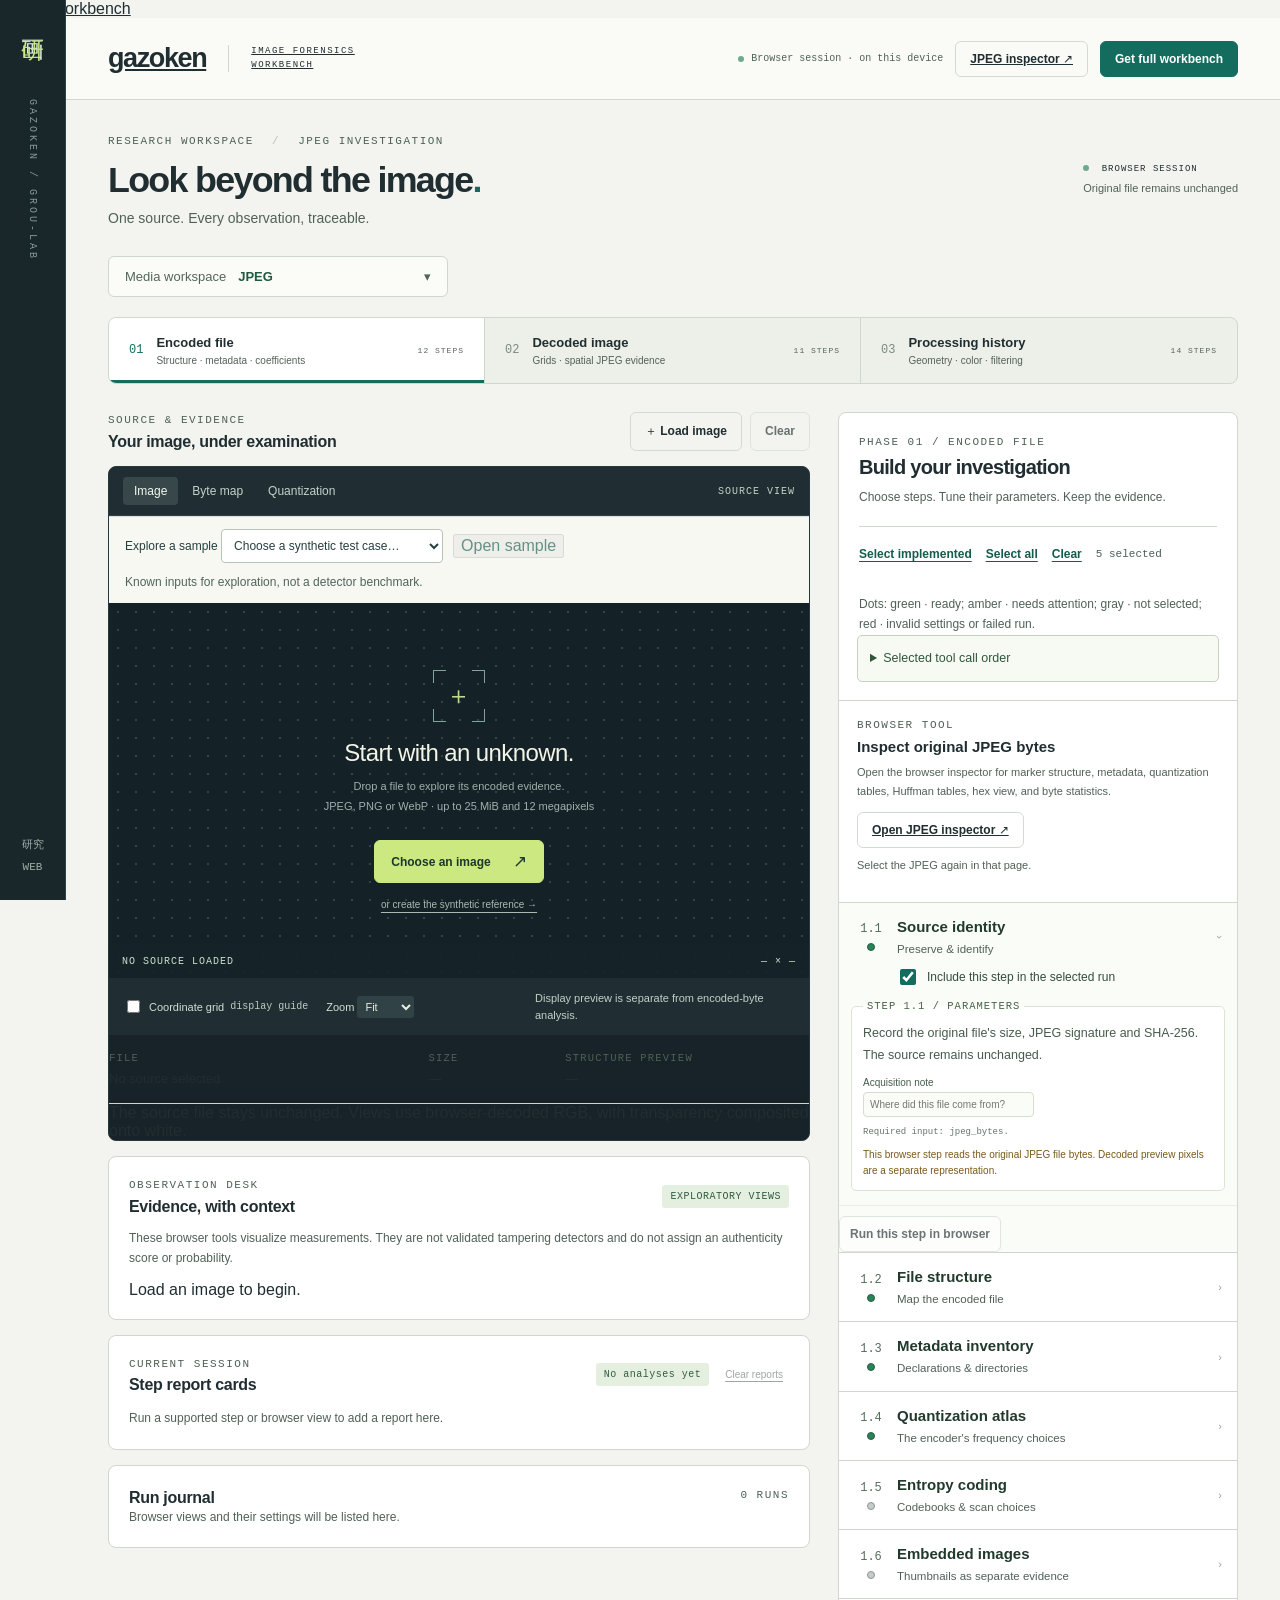
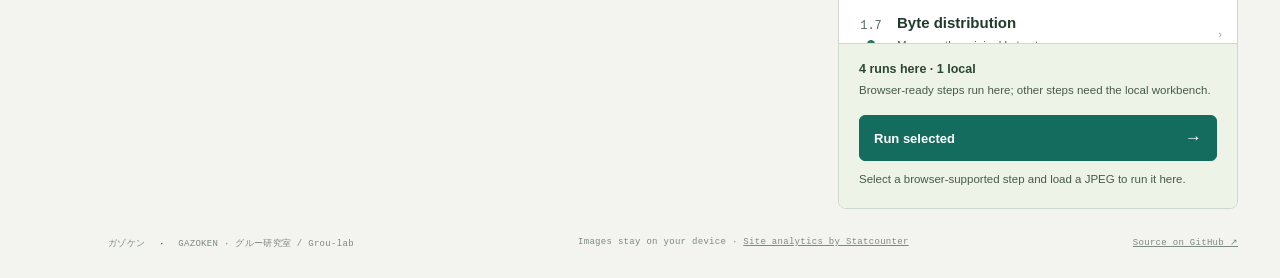
==== index.html @ 4be93a7f "Add clear control for current session reports" ====
<!doctype html>
<html lang="en">
<head>
  <meta charset="utf-8">
  <meta name="viewport" content="width=device-width, initial-scale=1">
  <meta name="description" content="Explore image evidence in Gazoken's browser workbench. Install the local Python workbench for the full investigation framework.">
  <meta name="theme-color" content="#19272b">
  <title>ガゾケン · GAZOKEN — Image Forensics Workbench</title>
  <link rel="stylesheet" href="./src/gazoken/web/workbench.css">
  <link rel="stylesheet" href="./assets/public-workbench.css">
  <script type="module" src="./assets/js/app.mjs"></script>
  <script type="module" src="./assets/js/public-workbench.mjs"></script>
</head>
<body data-public-phase="1">
  <a class="skip-link" href="#workbench">Skip to workbench</a>
  <aside class="rail" aria-label="Project identity">
    <a href="./" class="logo" aria-label="Gazoken home">画<span>研</span></a>
    <span class="rail-label">GAZOKEN / GROU-LAB</span>
    <span class="rail-bottom">研究<br>WEB</span>
  </aside>
  <div class="shell">
    <header class="topbar">
      <a class="brand" href="./">gazoken<span>IMAGE FORENSICS WORKBENCH</span></a>
      <div class="top-actions">
        <span class="connection">Browser session · on this device</span>
        <a class="button subtle" href="./jpeg.html">JPEG inspector ↗</a>
        <button class="button primary" type="button" data-python-help>Get full workbench</button>
      </div>
    </header>
    <main id="workbench">
      <div class="heading">
        <div>
          <p class="eyebrow">RESEARCH WORKSPACE <span>/</span> JPEG INVESTIGATION</p>
          <h1>Look beyond the image<span>.</span></h1>
          <p class="intro">One source. Every observation, traceable.</p>
        </div>
        <div class="session-tag"><span class="status-dot"></span> BROWSER SESSION<small>Original file remains unchanged</small></div>
      </div>
      <details class="media-selector" id="media-selector"><summary>Media workspace <strong>JPEG</strong><span>▾</span></summary><div class="media-options" role="group" aria-label="Media workspaces"><button type="button" data-media="JPEG" aria-current="true" class="media-current"><span>JPEG</span><small>Current workspace</small></button><button type="button" data-media="BMP" aria-disabled="true" class="media-future"><span>BMP</span><small>Under development</small></button><button type="button" data-media="TIFF" aria-disabled="true" class="media-future"><span>TIFF</span><small>Under development</small></button><button type="button" data-media="PNG / other images" aria-disabled="true" class="media-future"><span>PNG / other images</span><small>Under development</small></button><button type="button" data-media="MP3 / audio" aria-disabled="true" class="media-future"><span>MP3 / audio</span><small>Under development</small></button><button type="button" data-media="Video" aria-disabled="true" class="media-future"><span>Video</span><small>Under development</small></button></div></details>
      <nav class="phases" aria-label="Investigation phases">
        <button type="button" class="phase active" data-public-phase="1" aria-pressed="true" aria-current="step"><span>01</span><div>Encoded file<small>Structure · metadata · coefficients</small></div><b>12 STEPS</b></button>
        <button type="button" class="phase" data-public-phase="2" aria-pressed="false"><span>02</span><div>Decoded image<small>Grids · spatial JPEG evidence</small></div><b>11 STEPS</b></button>
        <button type="button" class="phase" data-public-phase="3" aria-pressed="false"><span>03</span><div>Processing history<small>Geometry · color · filtering</small></div><b>14 STEPS</b></button>
      </nav>
      <div class="workspace">
        <section class="evidence" aria-label="Image and results">
          <div class="panel-title"><div><p class="eyebrow">SOURCE &amp; EVIDENCE</p><h2 id="source-title">Your image, under examination</h2></div><div><button id="choose" class="button subtle" type="button">＋ Load image</button><button id="clear" class="button subtle" type="button" disabled>Clear</button></div></div>
          <section class="dropzone" id="drop-zone" aria-label="Image source area">
            <div class="viewer-toolbar"><div class="mode-tabs" role="group" aria-label="Viewer mode"><button type="button" data-viewer-mode="image" class="active" aria-pressed="true">Image</button><button type="button" data-viewer-mode="bytes" aria-pressed="false">Byte map</button><button type="button" data-viewer-mode="quantization" aria-pressed="false">Quantization</button></div><span class="view-tag" id="view-tag">SOURCE VIEW</span></div>
            <div class="sample-picker" id="sample-gallery"></div>
            <div class="stage">
              <div class="empty-state" id="empty-source">
                <div class="scan-glyph"><i></i><i></i><i></i><i></i><span>＋</span></div>
                <h3>Start with an unknown.</h3><p>Drop a file to explore its encoded evidence.<br>JPEG, PNG or WebP · up to 25 MiB and 12 megapixels</p><button class="button primary" type="button" id="choose-empty">Choose an image <span>↗</span></button><button class="sample-link" id="demo" type="button">or create the synthetic reference →</button>
              </div>
              <div class="image-wrap" id="image-wrap" hidden><canvas id="original" aria-label="Browser-decoded source image"></canvas><canvas id="overlay" aria-label="Optional pixel coordinate reference grid"></canvas></div>
              <div class="stage-coordinates"><span id="stage-label">NO SOURCE LOADED</span><span id="dimensions">— × —</span></div>
            </div>
            <input id="file" type="file" accept="image/jpeg,image/png,image/webp" hidden>
            <div class="viewer-bottom"><label class="check"><input id="grid" type="checkbox"> Coordinate grid <span class="info-hint">display guide</span></label><div><label for="zoom">Zoom <select id="zoom"><option value="fit">Fit</option><option value="1">100%</option><option value="2">200%</option></select></label></div><span id="preview-caption">Display preview is separate from encoded-byte analysis.</span></div>
            <div class="source-strip"><div><span>FILE</span><strong id="file-info">No source selected</strong></div><div><span>SIZE</span><strong id="file-size">—</strong></div><div><span>STRUCTURE PREVIEW</span><strong id="file-type">—</strong></div></div>
            <p id="source-note" class="source-note">The source file stays unchanged. Views use browser-decoded RGB, with transparency composited onto white.</p>
          </section>
          <section class="observation-panel" aria-labelledby="observation-title">
            <div class="observation-head"><div><p class="eyebrow">OBSERVATION DESK</p><h2 id="observation-title">Evidence, with context</h2></div><span class="mini-pill">EXPLORATORY VIEWS</span></div>
            <p class="evidence-description">These browser tools visualize measurements. They are not validated tampering detectors and do not assign an authenticity score or probability.</p>
            <p id="status" class="status" role="status" aria-live="polite">Load an image to begin.</p>
          </section>
          <section class="step-reports" aria-labelledby="results-title">
            <div class="observation-head"><div><p class="eyebrow">CURRENT SESSION</p><h2 id="results-title">Step report cards</h2></div><div class="report-actions"><span id="result-count" class="mini-pill">No analyses yet</span><button type="button" id="clear-reports" class="report-clear" disabled>Clear reports</button></div></div>
            <div id="results" class="results-grid"><p class="results-empty">Run a supported step or browser view to add a report here.</p></div>
          </section>
          <section class="run-panel"><div class="observation-head"><h2>Run journal</h2><span id="run-count" class="eyebrow">0 RUNS</span></div><div id="journal"><p class="muted">Browser views and their settings will be listed here.</p></div></section>
        </section>
        <aside class="steps-panel" aria-label="Investigation step configuration">
          <div class="step-panel-head"><p class="eyebrow" id="phase-kicker">PHASE 01 / ENCODED FILE</p><h2 id="phase-heading">Build your investigation</h2><p id="phase-description">Choose steps. Tune their parameters. Keep the evidence.</p><div class="selection-bar"><button type="button" id="select-ready">Select implemented</button><button type="button" id="select-all">Select all</button><button type="button" id="select-none">Clear</button><span id="selected-count">5 selected</span></div><p class="signal-legend">Dots: green · ready; amber · needs attention; gray · not selected; red · invalid settings or failed run.</p></div><details class="execution-plan"><summary>Selected tool call order</summary><p>Steps 1.1–1.4 can run in this browser; other selected steps need the local workbench.</p><ol id="execution-plan"></ol></details>
          <section id="browser-tools-panel" class="browser-tools-panel" aria-labelledby="browser-tools-title" hidden>
            <div class="panel-subheading"><div><p class="eyebrow">AVAILABLE IN THIS BROWSER</p><h3 id="browser-tools-title">Quick image views</h3></div><span class="step-state ready">4 VIEWS</span></div>
            <form id="tools-form">
              <fieldset id="tool-options">
                <legend class="sr-only">Choose browser image views and parameters</legend>
                <div class="tool-card"><label class="tool-label"><input type="checkbox" name="tool" value="ela" checked><span><strong>Error-level analysis</strong><small>Compare against a browser JPEG recompression.</small></span></label><div class="parameters"><label for="quality">JPEG quality</label><input id="quality" type="range" min="50" max="99" value="90"><output for="quality" id="quality-value">90</output><label for="ela-gain">Display gain</label><select id="ela-gain"><option value="5">5×</option><option value="15" selected>15×</option><option value="30">30×</option></select></div><p class="tool-note">Bright areas can reflect texture, edges, or compression as well as editing.</p></div>
                <div class="tool-card"><label class="tool-label"><input type="checkbox" name="tool" value="residual" checked><span><strong>Local-mean residual</strong><small>Show differences from a 3 × 3 local mean.</small></span></label><div class="parameters"><label for="residual-gain">Display gain</label><select id="residual-gain"><option value="3">3×</option><option value="8" selected>8×</option><option value="16">16×</option></select></div><p class="tool-note">Texture, edges, sharpening and noise all contribute.</p></div>
                <div class="tool-card"><label class="tool-label"><input type="checkbox" name="tool" value="edges"><span><strong>Edge strength</strong><small>Inspect Sobel gradient magnitude.</small></span></label><p class="tool-note">Scene content and contrast affect this view.</p></div>
                <div class="tool-card"><label class="tool-label"><input type="checkbox" name="tool" value="bitplane"><span><strong>Bit-plane inspection</strong><small>Isolate one bit in a decoded color channel.</small></span></label><div class="parameters"><label for="channel">Channel</label><select id="channel"><option value="0">Red</option><option value="1">Green</option><option value="2">Blue</option></select><label for="bit">Bit</label><select id="bit"><option value="0">0 · lowest</option><option value="1">1</option><option value="2">2</option><option value="3">3</option><option value="4">4</option><option value="5">5</option><option value="6">6</option><option value="7">7 · highest</option></select></div><p class="tool-note">Patterns do not establish hidden data. This view does not extract messages.</p></div>
              </fieldset>
              <button class="button primary run-button" id="run" type="submit" disabled>Run selected browser views <span>→</span></button>
            </form>
          </section>
          <section id="inspector-promo" class="inspector-promo"><p class="eyebrow">BROWSER TOOL</p><h3>Inspect original JPEG bytes</h3><p>Open the browser inspector for marker structure, metadata, quantization tables, Huffman tables, hex view, and byte statistics.</p><a class="button secondary" href="./jpeg.html">Open JPEG inspector ↗</a><p class="fine-print">Select the JPEG again in that page.</p></section>
          <section class="python-panel"><div id="phase-steps" class="phase-steps"><p class="muted">Loading the step catalog…</p></div><div class="run-bar"><p><b id="ready-count">5 selected steps</b><span>Browser-ready steps run here; other steps need the local workbench.</span></p><button class="button primary" id="run-python" type="button">Run selected <span>→</span></button><span id="run-python-status" role="status" aria-live="polite">Select a browser-supported step and load a JPEG to run it here.</span></div></section>
        </aside>
      </div>
      <footer><span>ガゾケン <b>·</b> GAZOKEN · グルー研究室 / Grou-lab</span><span>Images stay on your device · <a href="https://statcounter.com/">Site analytics by Statcounter</a></span><a href="https://github.com/chronomicron/gazoken">Source on GitHub ↗</a></footer>
    </main>
  </div>
  <dialog id="python-dialog" aria-labelledby="python-dialog-title"><form method="dialog"><button class="dialog-close" aria-label="Close">×</button></form><p class="eyebrow">LOCAL PYTHON WORKBENCH</p><h2 id="python-dialog-title">Get the full workbench</h2><p id="python-dialog-message">Install the Gazoken source checkout to use the local three-phase framework and its currently available Python measurements. Planned methods are still under development.</p><ol><li>Install Python 3.11 or newer.</li><li>Clone or download the Gazoken source repository.</li><li>From the checkout, run:</li></ol><pre>python3 -m venv .venv
.venv/bin/python -m pip install -e '.[test]'
.venv/bin/gazoken</pre><p>Then open <code>http://127.0.0.1:8765/</code>.</p><div class="dialog-actions"><a class="button secondary" href="https://github.com/chronomicron/gazoken">Gazoken source ↗</a><a class="text-link" href="https://github.com/chronomicron/gazoken/blob/main/docs/local-workbench.md">Full setup &amp; coverage</a></div></dialog>
  <dialog id="media-notice" aria-labelledby="media-notice-title" aria-describedby="media-notice-text"><h2 id="media-notice-title">Under development</h2><p id="media-notice-text"></p><form method="dialog"><button class="button primary">Continue with JPEG</button></form></dialog>
  <!-- Default Statcounter code for Gazoken
  https://chronomicron.com/gazoken/ -->
  <script type="text/javascript">
  var sc_project=13365206;
  var sc_invisible=1;
  var sc_security="7bf84917";
  </script>
  <script type="text/javascript"
  src="https://www.statcounter.com/counter/counter.js"
  async></script>
  <noscript><div class="statcounter"><a title="Web Analytics"
  href="https://statcounter.com/" target="_blank"><img
  class="statcounter"
  src="https://c.statcounter.com/13365206/0/7bf84917/1/"
  alt="Web Analytics"
  referrerPolicy="no-referrer-when-downgrade"></a></div></noscript>
  <!-- End of Statcounter Code -->
</body>
</html>
---- src/gazoken/web/workbench.css ----
:root{font-family:Inter,"Segoe UI",Arial,sans-serif;color:#202d31;background:#f3f4f0;font-synthesis:none;--teal:#146c5e;--muted:#677572;--line:#dce1da;--paper:#fff;--accent:#cce881}
*{box-sizing:border-box}body{margin:0}button,input,select{font:inherit}button{cursor:pointer}button:disabled{cursor:not-allowed;opacity:.45}button,a,input,select,summary{outline-offset:4px}button:focus-visible,a:focus-visible,summary:focus-visible{outline:2px solid #53bfa5}button{color:inherit}a{color:inherit}h1,h2,h3,p{margin:0}[hidden]{display:none!important}
.rail{width:66px;position:fixed;inset:0 auto 0 0;z-index:4;background:#19272b;color:#d9e6dd;display:flex;align-items:center;flex-direction:column;border-right:1px solid #304246}.logo{margin:22px 0;font-size:23px;line-height:1;text-decoration:none;font-weight:800;letter-spacing:-4px;writing-mode:vertical-rl}.logo span{color:var(--accent)}.rail-label{writing-mode:vertical-rl;font:10px monospace;letter-spacing:3px;margin-top:55px;color:#819b96}.rail-bottom{margin-top:auto;margin-bottom:22px;font:11px/2 monospace;text-align:center;color:#9db0a7}.shell{margin-left:66px}.topbar{height:82px;border-bottom:1px solid var(--line);display:flex;align-items:center;justify-content:space-between;padding:0 42px;background:#fafbf7}.brand{font-size:27px;font-weight:750;letter-spacing:-1.4px;display:flex;align-items:center;gap:22px}.brand span{font:9px/1.5 monospace;letter-spacing:1.5px;border-left:1px solid #cdd7ce;padding-left:22px;max-width:150px}.top-actions{display:flex;align-items:center;gap:22px}.connection{font:10px monospace;color:var(--muted);display:flex;align-items:center;gap:7px}.connection:before,.status-dot{content:"";display:inline-block;width:6px;height:6px;border-radius:50%;background:#6eab8b}.button{border:1px solid #d2dbd3;border-radius:6px;padding:10px 14px;display:inline-flex;justify-content:center;align-items:center;gap:22px;font-size:12px;font-weight:600;background:white}.button.primary{background:var(--teal);color:white;border-color:var(--teal)}.button:hover:not(:disabled){filter:brightness(.95)}.button.subtle{background:transparent}.button.primary span{font-size:17px;font-weight:400}main{max-width:1660px;margin:auto;padding:33px 42px 0}.heading{display:flex;justify-content:space-between;gap:20px;align-items:center;margin-bottom:30px}.eyebrow{font:9px/1.6 monospace;letter-spacing:1.5px;color:var(--muted)}.eyebrow span{color:#b9c1b7;margin:0 10px}h1{font-size:clamp(29px,2.8vw,42px);letter-spacing:-1.7px;font-weight:550;margin-top:9px}h1>span{color:var(--teal)}.intro{color:var(--muted);font-size:13px;margin-top:9px}.session-tag{font:9px monospace;letter-spacing:1px}.session-tag .status-dot{margin-right:6px}.session-tag small{display:block;margin-top:8px;color:var(--muted);letter-spacing:0;font:11px sans-serif}.phases{display:grid;grid-template-columns:repeat(3,1fr);border:1px solid var(--line);border-radius:8px;overflow:hidden;margin-bottom:28px;background:#edf0e9}.phase{display:flex;gap:13px;padding:17px 20px;align-items:center;border-right:1px solid var(--line);position:relative}.phase:last-child{border:0}.phase>span{font:12px monospace;color:#7b8b80}.phase>div{font-size:13px;font-weight:600}.phase small{display:block;color:var(--muted);font-size:10px;font-weight:400;margin-top:5px}.phase b{font:8px monospace;letter-spacing:1px;margin-left:auto;color:var(--muted)}.phase.active{background:white;box-shadow:inset 0 -3px var(--teal)}.phase.active>span{color:var(--teal)}.phase.future{opacity:.65}.workspace{display:grid;grid-template-columns:minmax(0,1fr) 360px;gap:28px;align-items:start}.evidence{min-width:0}.panel-title{display:flex;align-items:center;justify-content:space-between;margin:0 0 15px;gap:10px}h2{font-size:16px;letter-spacing:-.3px;font-weight:600}.panel-title h2{margin-top:4px}.dropzone{border:1px solid #27383c;border-radius:8px;overflow:hidden;background:#172328}.dropzone.dragover{outline:3px solid #79c5a0;outline-offset:3px}.viewer-toolbar{display:flex;justify-content:space-between;align-items:center;background:#202e33;padding:10px 14px;border-bottom:1px solid #344045}.mode-tabs{display:flex;gap:3px}.mode-tabs button{background:transparent;border:0;color:#9caeac;font-size:10px;padding:7px 11px;border-radius:4px}.mode-tabs button.active{background:#37474a;color:#eff6e9}.view-tag{color:#a1b1aa;font:8px monospace;letter-spacing:1px}.stage{height:375px;position:relative;overflow:auto;display:flex;align-items:center;justify-content:center;background-color:#142126;background-image:radial-gradient(#354247 1px,transparent 1px);background-size:18px 18px}.empty-state{text-align:center;color:#f2f4e8;z-index:1;margin:30px}.empty-state h3{font-size:24px;font-weight:450;letter-spacing:-.6px;margin:17px 0 10px}.empty-state p{font-size:11px;line-height:1.8;color:#9fb0aa}.empty-state .primary{background:var(--accent);color:#1b3829;border-color:var(--accent);margin-top:24px;min-width:170px}.sample-link{display:block;margin:15px auto 0;border:0;background:none;color:#a9bbb0;font-size:10px;text-decoration:underline;text-underline-offset:4px}.scan-glyph{width:52px;height:52px;position:relative;margin:auto;display:grid;place-items:center;color:#badc8b;font-size:25px;font-weight:200}.scan-glyph i{position:absolute;width:13px;height:13px;border:solid #80a498}.scan-glyph i:nth-child(1){left:0;top:0;border-width:1px 0 0 1px}.scan-glyph i:nth-child(2){right:0;top:0;border-width:1px 1px 0 0}.scan-glyph i:nth-child(3){left:0;bottom:0;border-width:0 0 1px 1px}.scan-glyph i:nth-child(4){right:0;bottom:0;border-width:0 1px 1px 0}.image-wrap{position:relative;flex-shrink:0;line-height:0;margin:auto;box-shadow:0 12px 35px #0006}.image-wrap img{display:block;width:100%;height:100%;object-fit:contain}.image-wrap canvas{position:absolute;inset:0;width:100%;height:100%;pointer-events:none}.stage-coordinates{position:sticky;align-self:flex-end;bottom:0;left:0;flex-shrink:0;width:100%;display:flex;justify-content:space-between;pointer-events:none;color:#a2bbb0;font:8px monospace;letter-spacing:1px;background:#152429e8;padding:9px 13px;z-index:2}.stage>.stage-coordinates{position:absolute}.viewer-bottom{padding:12px 14px;display:flex;gap:18px;align-items:center;color:#b4c3bc;font-size:9px;background:#202e33}.check{display:flex;align-items:center;gap:6px;cursor:pointer}.info-hint{color:#7c9290;font:8px monospace}.viewer-bottom>span{margin-left:auto;color:#819691;font-size:9px;max-width:200px;line-height:1.5}.viewer-bottom select{font-size:9px;color:#e6efdf;background:#304246;border:0;padding:4px;border-radius:3px}input[type=checkbox]{accent-color:var(--teal)}.source-strip{display:grid;grid-template-columns:2fr .8fr 1.6fr;gap:15px;padding:17px 0;border-bottom:1px solid var(--line)}.source-strip span{display:block;font:8px monospace;letter-spacing:1.2px;color:var(--muted);margin-bottom:7px}.source-strip strong{display:block;font-size:11px;font-weight:500;overflow-wrap:anywhere}.hashline{display:flex;gap:16px;padding:12px 0 18px;font-size:9px;color:var(--muted)}.hashline span{font:8px monospace;flex-shrink:0}.hashline code{overflow-wrap:anywhere;font-size:9px}.observation-panel,.run-panel{background:var(--paper);border:1px solid var(--line);border-radius:8px;padding:20px;margin-top:4px}.observation-head{display:flex;justify-content:space-between;align-items:center;gap:12px}.observation-head h2{margin-top:3px}.mini-pill{font:8px monospace;letter-spacing:.5px;background:#edf2e9;padding:6px 8px;border-radius:3px;color:#52705c;white-space:nowrap}.evidence-description{font-size:11px;line-height:1.7;color:var(--muted);margin:12px 0 15px}.evidence-content{min-height:75px}.placeholder-line{height:8px;background:#f0f2ec;width:80%;margin-top:15px;border-radius:4px}.placeholder-line.short{width:50%}.evidence-content dl{display:grid;grid-template-columns:130px 1fr;font-size:11px;gap:10px;margin:0}.evidence-content dt{color:var(--muted)}.evidence-content dd{margin:0;overflow-wrap:anywhere;font:10px/1.5 monospace}.evidence-content table{width:100%;font:10px/1.8 monospace;border-collapse:collapse}.evidence-content th{text-align:left;color:var(--muted);font-weight:400;border-bottom:1px solid var(--line)}.evidence-content td{padding:5px 7px;border-bottom:1px solid #eef0eb}.evidence-content tr:hover{background:#f1f6ed}.chart{width:100%;height:120px;display:block}.chart-label{display:flex;justify-content:space-between;font:9px monospace;color:var(--muted);margin-top:8px}.warning-note{background:#faf5e9;border-left:2px solid #ccab56;padding:10px 12px;margin:12px 0;font-size:10px;line-height:1.7;color:#826935}.run-panel{margin-top:16px;padding-bottom:12px}.muted{color:var(--muted);font-size:11px;line-height:1.7}.run-row{display:grid;grid-template-columns:30px 1fr auto;gap:10px;padding:12px 0;border-bottom:1px solid #eef0eb;font-size:10px}.run-row:last-child{border:0}.run-row>span{font:10px monospace;color:var(--teal)}.run-row small{display:block;color:var(--muted);margin-top:5px;font-size:9px}.run-row b{font:8px monospace;font-weight:400;color:#57796a}.run-row b.planned{color:#a18549}.steps-panel{border:1px solid var(--line);border-radius:8px;background:white;overflow:hidden}.step-panel-head{padding:21px 20px 0}.step-panel-head h2{font-size:20px;margin:5px 0 9px;letter-spacing:-.7px}.step-panel-head>p:not(.eyebrow){color:var(--muted);font-size:11px;line-height:1.6}.selection-bar{display:flex;align-items:center;gap:9px;border-top:1px solid var(--line);margin-top:18px;padding:13px 0}.selection-bar button{padding:0;border:0;background:transparent;color:var(--teal);font-size:9px;text-decoration:underline;text-underline-offset:3px}.selection-bar span{margin-left:auto;color:var(--muted);font:8px monospace}.step-card{border-top:1px solid var(--line);position:relative}.step-card.selected{box-shadow:inset 3px 0 #83ab8a}.step-card summary{list-style:none;display:flex;align-items:center;gap:10px;padding:16px 20px;cursor:pointer}.step-card summary::-webkit-details-marker{display:none}.step-number{font:10px monospace;color:#809088;min-width:30px}.step-info{flex:1}.step-info strong{font-size:12px;font-weight:550;display:block}.step-info small{display:block;color:var(--muted);font-size:9px;margin-top:5px}.step-state{font:7px monospace;letter-spacing:.4px;color:#87918a;background:#f1f3ed;padding:4px 5px;border-radius:3px}.step-state.ready{color:#246652;background:#e5f2e6}.chevron{color:#97a59c;font-size:11px;transition:transform .15s}.step-card[open] .chevron{transform:rotate(90deg)}.step-card[open]{background:#fafcf7}.step-card[open] summary{padding-bottom:10px}.step-controls{margin:0 20px 17px 20px;border:1px solid #dce4d7;border-radius:5px;padding:12px;background:white}.step-controls legend{font:8px monospace;letter-spacing:1px;color:#6e8171;padding:0 5px}.step-description{font-size:10px;line-height:1.7;color:var(--muted);margin-bottom:14px}.param{display:block;margin:11px 0;font-size:10px;color:#56665d}.param>span{display:block;margin-bottom:7px}.param input[type=text],.param input[type=number],.param select{width:100%;padding:8px;border:1px solid #d4dfd0;border-radius:4px;background:#fafcf7;color:#273c31;font-size:10px}.param.checkbox{display:flex;gap:7px;align-items:center}.param.checkbox>span{margin:0}.step-actions{display:flex;justify-content:space-between;align-items:center;gap:8px;margin-top:15px;padding-top:12px;border-top:1px solid #edf0e7}.step-actions .button{font-size:9px;padding:7px 8px;gap:5px}.step-actions label{font-size:10px;display:flex;gap:5px;align-items:center}.step-hint{font-size:9px;line-height:1.6;color:#9b8353;margin-top:10px}.run-bar{background:#eef3e8;padding:18px 20px;border-top:1px solid var(--line)}.run-bar p{font-size:10px}.run-bar p span{display:block;color:var(--muted);font-size:9px;margin-top:5px}.run-bar .button{width:100%;margin:15px 0 9px;justify-content:space-between}.run-bar>span{display:block;font-size:9px;color:var(--muted);line-height:1.6}.notification{position:fixed;bottom:22px;left:50%;transform:translateX(-50%);padding:13px 20px;background:#203f35;color:#f5f8ec;border:1px solid #5b8570;box-shadow:0 8px 30px #0003;border-radius:6px;font-size:12px;max-width:80vw;z-index:10}footer{display:flex;justify-content:space-between;gap:15px;padding:28px 0;font:9px monospace;letter-spacing:.3px;color:#7d8a7d}footer b{color:var(--teal);margin:0 8px}footer button{padding:0;background:none;border:0;text-decoration:underline;font:9px monospace;color:var(--muted)}#byte-map{image-rendering:pixelated;width:min(90%,580px);height:290px;object-fit:contain}.quant-stage{display:flex;gap:25px;padding:20px;align-items:center;justify-content:center;flex-wrap:wrap;min-height:250px;color:#cadbc9}.quant-stage h3{font:10px monospace;margin-bottom:12px}.quant-grid{display:grid;grid-template-columns:repeat(8,25px);gap:2px}.quant-cell{height:25px;display:grid;place-items:center;font:8px monospace;color:#112c22;border-radius:2px}.quant-key{margin-top:10px;font:8px monospace;color:#90a99e}.byte-tooltip{color:#b3cba6;font:9px monospace}.step-link{padding:0;border:0;background:none;color:var(--teal);font:10px monospace;text-decoration:underline}.table-wrap{max-height:220px;overflow:auto}.config-note{font:9px/1.7 monospace;color:var(--muted);background:#f2f6ee;padding:12px;border-radius:4px}
@media(min-width:1450px){.workspace{grid-template-columns:minmax(0,1fr) 410px;gap:36px}.stage{height:470px}.steps-panel .step-card summary{padding:17px 23px}.quant-grid{grid-template-columns:repeat(8,30px)}.quant-cell{height:30px}}
@media(max-width:1100px){main{padding:26px 25px 0}.topbar{padding:0 25px}.workspace{grid-template-columns:minmax(0,1fr) 320px;gap:20px}.phase{padding:15px 12px}.phase small{font-size:9px}.phase b{display:none}.viewer-bottom>span{display:none}.stage{height:350px}.view-tag{display:none}.top-actions{gap:10px}.source-strip{grid-template-columns:1.7fr 1fr}.source-strip>div:last-child{grid-column:1/-1}.quant-grid{grid-template-columns:repeat(8,21px)}.quant-cell{height:21px}}
@media(max-width:830px){.rail{width:48px}.shell{margin-left:48px}.logo{font-size:20px}.brand span{display:none}.topbar{height:65px}.heading{margin-bottom:24px}.session-tag{display:none}.workspace{grid-template-columns:1fr}.steps-panel{margin-top:4px}.stage{height:400px}.phase small{display:none}.phase>div{font-size:11px}.phase{gap:8px}.intro{font-size:12px}.source-strip{grid-template-columns:2fr 1fr 1.5fr}.source-strip>div:last-child{grid-column:auto}.viewer-bottom>span{display:block}.step-panel-head{padding-top:20px}.step-card summary{padding:15px 20px}footer>span:nth-child(2){display:none}}
@media(max-width:480px){.rail{width:36px}.shell{margin-left:36px}.rail-label{font-size:8px}.logo{font-size:18px}.topbar{padding:0 14px}.brand{font-size:24px}.connection{font-size:0}.connection:before{width:7px;height:7px}.top-actions .button{font-size:10px;padding:8px}.top-actions{gap:8px}main{padding:23px 14px 0}h1{font-size:27px;letter-spacing:-1.1px}.eyebrow{font-size:8px;letter-spacing:1px}.heading .eyebrow span{margin:0 4px}.phase{padding:14px 8px;gap:5px}.phase>span{font-size:9px}.phase>div{font-size:9px}.phases{margin-bottom:23px}.panel-title h2{font-size:13px}.panel-title .button{font-size:9px;padding:8px}.stage{height:330px}.empty-state{margin:20px 10px}.empty-state h3{font-size:22px}.empty-state p{font-size:10px}.viewer-toolbar{padding:9px}.mode-tabs button{font-size:9px;padding:7px 9px}.viewer-bottom{padding:10px;font-size:8px}.viewer-bottom>span{display:none}.info-hint{display:none}.source-strip{grid-template-columns:1.5fr 1fr;gap:12px}.source-strip>div:last-child{grid-column:1/-1}.observation-panel{padding:15px}.observation-head{flex-wrap:wrap;gap:7px}.observation-head h2{font-size:15px}.evidence-content dl{grid-template-columns:90px 1fr}.quant-stage{gap:20px;padding:15px}.quant-grid{grid-template-columns:repeat(8,24px)}.quant-cell{height:24px}.quant-key{font-size:7px}footer{flex-wrap:wrap;line-height:1.6}}

/* Readable research controls: retain the visual hierarchy, enlarge small text. */
:root{--muted:#506157;--line:#ced8cd}
.workspace{grid-template-columns:minmax(0,1fr) 400px}
.eyebrow{font-size:11px;color:#4d6254}
.intro{font-size:14px}
.phase.future{opacity:1;background:#edf0e9;color:#526157}
.phase small,.phase b{color:#536258}
.selection-bar{flex-wrap:wrap;gap:10px 14px;padding:15px 0}
.selection-bar button{font-size:12px;line-height:1.6;color:#145c4c;padding:3px 0;font-weight:550}
.selection-bar span{font-size:11px;color:#4b6051;margin-left:0}
.step-panel-head>p:not(.eyebrow){font-size:13px;line-height:1.7;color:#4c5f53}
.step-info strong{font-size:15px;line-height:1.4;color:#213a2b}
.step-info small{font-size:11.5px;line-height:1.5;color:#526358}
.step-number{font-size:12px;color:#536d5a;min-width:34px}
.step-state{font-size:10px;letter-spacing:.2px;color:#52604e;background:#edf0e7}
.step-state.ready{color:#20543d;background:#dcefdc}
.step-controls{border-color:#c8d5c1;padding:14px}
.step-controls legend{font-size:10.5px;color:#466344}
.step-description{font-size:12.5px;line-height:1.75;color:#465c4b}
.param{font-size:12.5px;line-height:1.5;color:#364e3b;margin:14px 0}
.param>span{margin-bottom:8px}
.param input[type=text],.param input[type=number],.param select{font-size:12.5px;padding:9px 10px;min-height:38px;color:#263e2c;border-color:#adbea6;background:#fcfdf9}
.param input::placeholder{color:#667460;opacity:1}
.param.checkbox{gap:9px}
.step-controls input[type=checkbox]{width:16px;height:16px;flex-shrink:0}
.step-actions{display:grid;grid-template-columns:1fr 1fr;gap:12px}
.step-actions label{font-size:12.5px;color:#334d3b;grid-column:1/-1}
.step-actions .button{font-size:12px;padding:9px 10px;min-height:36px}
button:disabled{opacity:.65}
.step-hint{font-size:11.5px;line-height:1.65;color:#785a1b}
.run-bar p{font-size:12.5px;color:#2b4731}
.run-bar p span,.run-bar>span{font-size:11.5px;line-height:1.7;color:#465a49}
.run-bar .button{font-size:13px;padding:12px 14px}
.viewer-bottom{font-size:11px;color:#d1dfd4;flex-wrap:wrap}
.viewer-bottom select{font-size:11px}
.viewer-bottom>span{font-size:11px;color:#c2d1c7;max-width:260px}
.info-hint{font-size:10px;color:#bbcfc2}
.mode-tabs button{font-size:12px;color:#c4d2c9}
.mode-tabs button.active{color:#f2f8eb}
.view-tag{font-size:10px;color:#c0d1c5}
.stage-coordinates{font-size:10px;color:#cadfcf;line-height:1.5}
.source-strip span,.hashline span{font-size:10.5px;color:#4d6153}
.source-strip strong{font-size:13px}
.hashline code{font-size:11px;color:#475d4d}
.evidence-description,.muted{font-size:13px;line-height:1.75;color:#4b5f51}
.evidence-content dl{font-size:12.5px;grid-template-columns:140px 1fr;line-height:1.7}
.evidence-content dd{font-size:12px;line-height:1.7}
.evidence-content table{font-size:12px;line-height:1.8}
.evidence-content th{color:#3e5947;font-weight:600}
.evidence-content td{padding:8px}
.mini-pill{font-size:10px;color:#315b3e;background:#e5efdf}
.warning-note{font-size:12px;line-height:1.75;color:#725114;background:#fcf5e6}
.config-note{font-size:12px;color:#486049;line-height:1.75}
.chart-label{font-size:11px;color:#415b49;gap:12px;line-height:1.5}
.run-row{font-size:12px;line-height:1.6;grid-template-columns:24px minmax(0,1fr) auto}
.run-row small{font-size:11px;line-height:1.7;color:#4a604f}
.run-row b{font-size:10px;color:#365f44}
.run-row b.planned{color:#795b20}
.quant-stage h3,.quant-key{font-size:10.5px;line-height:1.5;color:#c2d8c6}
.quant-cell{font-size:10px}
.step-reports,.phase-report{margin-top:22px;border:1px solid var(--line);border-radius:8px;padding:20px;background:#fff}
.step-reports>.evidence-description{margin-bottom:18px}
.result-card{border:1px solid #cad8c4;border-left:3px solid #51805d;border-radius:6px;padding:18px;margin-top:16px;background:#fcfef9}
.result-card.unimplemented{border-left-color:#b79959;background:#fdfcf8}
.result-card h3{font-size:15px;line-height:1.6;font-weight:600;color:#263f2e}
.result-card h3>span{font:12px monospace;color:#526d58;margin-right:8px}
.result-card .mini-pill{white-space:normal}
.result-card.unimplemented .mini-pill{background:#f4ebd5;color:#73571e}
.result-provenance{font:11px/1.8 monospace;color:#50654f;margin:8px 0 16px;overflow-wrap:anywhere}
.result-output{min-height:0}
.result-output .muted{margin-top:10px}
.record-parameters{margin-top:16px;border-top:1px solid #d7e1d0;padding-top:12px}
.record-parameters summary{cursor:pointer;font-size:12px;color:#325d3b;padding:3px 0;line-height:1.7}
.record-parameters dl{display:grid;grid-template-columns:130px minmax(0,1fr);gap:8px;font-size:12px;margin:12px 0 0;line-height:1.7}
.record-parameters dt{color:#50654c;overflow-wrap:anywhere}.record-parameters dd{margin:0;overflow-wrap:anywhere}
.report-json{font:12px/1.7 monospace;white-space:pre-wrap;overflow-wrap:anywhere}
.coverage{display:flex;gap:25px;align-items:center;margin:22px 0 16px;border-top:1px solid var(--line);padding-top:20px}
.coverage>strong{font-size:36px;font-weight:500;color:#235c40;line-height:1.2}
.coverage small{display:block;font-size:11px;font-weight:400;color:#49614d;margin-top:7px}
.coverage b{font-size:14px;color:#314c37}.coverage p{font-size:12px;line-height:1.8;margin-top:6px;color:#53624f}
.report-source{font-size:13px;line-height:1.8;color:#304c37;overflow-wrap:anywhere;margin-bottom:18px}.report-source code{font:11px/1.8 monospace;color:#4d624f}
.phase-report table{width:100%;border-collapse:collapse;font-size:12px;line-height:1.6;text-align:left}
.phase-report th{font-weight:600;color:#3a5542}.phase-report th,.phase-report td{padding:9px 6px;border-bottom:1px solid #dce4d5}
.phase-report .table-wrap{max-height:none}
#export-phase{font-size:12px;min-height:36px}
@media(min-width:1450px){.workspace{grid-template-columns:minmax(0,1fr) 440px}}
@media(max-width:1100px){.workspace{grid-template-columns:minmax(0,1fr) 350px}.viewer-bottom>span{display:none}}
@media(max-width:830px){.workspace{grid-template-columns:1fr}.phase small{display:none}.viewer-bottom>span{display:block}}
@media(max-width:480px){.step-card summary{gap:8px;padding:15px}.step-controls{margin-left:15px;margin-right:15px}.step-state{font-size:9px}.step-info strong{font-size:14px}.step-info small{font-size:11px}.eyebrow{font-size:10px}.viewer-bottom>span{display:none}.evidence-content dl{grid-template-columns:90px minmax(0,1fr)}.step-reports,.phase-report{padding:15px}.coverage{gap:17px}.record-parameters dl{grid-template-columns:100px minmax(0,1fr)}.chart-label{flex-wrap:wrap}.view-tag{display:none}}
.unconnected-record{margin-top:8px}.unconnected-record>summary{font-size:12px;line-height:1.7;color:#755c29;cursor:pointer;padding:4px 0}

/* Phase navigation shares a source; each workspace owns its configurations. */
button.phase{border:0;border-right:1px solid var(--line);border-radius:0;text-align:left;font:inherit;color:inherit;background:transparent}
button.phase.active{background:white;box-shadow:inset 0 -3px var(--teal)}
button.phase:not(.active):hover:not(:disabled){background:#e5eddf}
button.phase:disabled{opacity:.7}
.reference-banner{display:flex;justify-content:space-between;align-items:center;gap:18px;padding:18px 20px;background:#eaf1e2;border:1px solid #bfceb5;border-radius:8px;margin:-9px 0 25px;color:#2b4933}
.reference-banner strong{display:block;font-size:15px;line-height:1.6;margin:3px 0 6px}
.reference-banner p:not(.eyebrow){font-size:12px;line-height:1.8;max-width:850px;color:#415b42}
.artifact-heading{font-size:13px;line-height:1.7;color:#3e5942;margin:17px 0 10px;font-weight:600}
.artifact-slots{list-style:none;display:flex;gap:9px;flex-wrap:wrap;padding:0;margin:0 0 14px}
.artifact-slots li{padding:9px 12px;border:1px dashed #a8bda0;border-radius:5px;background:#f4f8ef;color:#486145;font-size:12px;line-height:1.5}
@media(max-width:830px){.reference-banner{align-items:flex-start;flex-direction:column;gap:10px}.reference-banner .mini-pill{white-space:normal}}

/* Tool boundary and selected sequential plan use the existing readable controls. */
.tool-boundary{padding:12px;background:#f1f5ed;border:1px solid #c5d2bd;border-radius:5px;font-size:11.5px;line-height:1.7;color:#40583f}
.tool-boundary strong,.tool-boundary code,.tool-boundary>span{display:block}
.tool-boundary code{font-size:11px;overflow-wrap:anywhere;margin:4px 0}
.tool-boundary ul{margin:7px 0 0;padding-left:17px}
.execution-plan{margin:0 18px 18px;padding:12px;border:1px solid #c5d2bd;border-radius:5px;background:#f7faf3}
.execution-plan summary{font-size:12.5px;color:#31563b;cursor:pointer;line-height:1.7}
.execution-plan p,.execution-plan li{font-size:11.5px;color:#425a44;line-height:1.7}
.execution-plan p{margin:8px 0}.execution-plan ol{padding-left:20px;margin-bottom:0}
.execution-plan li{margin:9px 0}.execution-plan li b,.execution-plan li span,.execution-plan li code{display:block}
.execution-plan code{font-size:11px;overflow-wrap:anywhere}

.sample-picker{padding:12px 16px;border-top:1px solid var(--line);display:flex;flex-wrap:wrap;align-items:center;gap:10px}.sample-picker label{font-size:12px}.sample-picker select{max-width:100%;min-width:0;padding:8px;flex:1}.sample-picker p{flex-basis:100%;margin:0;font-size:12px;line-height:1.5}
.sample-picker{background:#f7f8f2;color:#263f41;border-color:#d8ded8}.sample-picker p{color:#52635e}.sample-picker select{background:#fff;color:#263f41;border:1px solid #b7c4ba;border-radius:4px}.sample-picker .button{color:#263f41;border-color:#b7c4ba}

.step-card .step-number{display:flex;flex-direction:column;align-items:center;gap:7px;align-self:center}.step-signal{display:block;width:8px;height:8px;border-radius:50%;border:1px solid #63746b;background:#aeb6af}.step-signal[data-status=green]{background:#2d8057;border-color:#216143}.step-signal[data-status=amber]{background:#d69a20;border-color:#906410}.step-signal[data-status=red]{background:#c34747;border-color:#903131}.step-signal[data-status=gray]{background:#c6ccc7;border-color:#8c978e}.step-panel-head .signal-legend{font-size:11px;line-height:1.6;margin-top:12px;color:#53645a}

.media-selector{position:relative;width:min(100%,340px);margin:0 0 20px;border:1px solid #cdd8cf;border-radius:6px;background:#fbfcf7;z-index:3}.media-selector>summary{display:flex;align-items:center;gap:12px;padding:12px 16px;cursor:pointer;list-style:none;font-size:13px;color:#52665a}.media-selector>summary::-webkit-details-marker{display:none}.media-selector>summary strong{color:#205a41}.media-selector>summary>span{margin-left:auto}.media-options{padding:6px;border-top:1px solid #d8e1d8}.media-options button{width:100%;display:flex;justify-content:space-between;align-items:center;gap:12px;text-align:left;padding:11px;border:0;border-radius:4px;background:transparent;font:inherit;font-size:13px;cursor:pointer}.media-options button:hover,.media-options button:focus-visible{background:#eaf0e7;outline:2px solid #789783;outline-offset:-2px}.media-options .media-current{color:#205a41;background:#e9f2e7}.media-options .media-future{color:#788379}.media-options small{font-size:10px;white-space:nowrap}#media-notice{max-width:min(460px,90vw);padding:28px;border:1px solid #b9cbbd;border-radius:8px;color:#273e32;background:#fcfdf7}#media-notice::backdrop{background:#12251dcc}#media-notice h2{font-size:21px;margin:0 0 14px}#media-notice p{line-height:1.7;margin-bottom:22px}
---- assets/public-workbench.css ----
/* Browser-only controls layered on the shared Python workbench stylesheet. */
.top-actions{gap:12px}
.connection{white-space:nowrap}
.connection:before{content:"";display:inline-block;width:6px;height:6px;border-radius:50%;background:#6eab8b}
.stage{height:375px}
.image-wrap{max-width:100%;max-height:100%}
.image-wrap canvas#original{position:relative;inset:auto;display:block;width:auto;height:auto;max-width:100%;max-height:100%;pointer-events:auto}
.image-wrap canvas#overlay{position:absolute;inset:0;width:100%;height:100%;pointer-events:none}
.panel-title>div:last-child{display:flex;gap:8px}
.sample-picker{background:#f7f8f2;color:#263f41;border-color:#d8ded8}
.sample-picker p{color:#52635e}
.sample-picker select{background:#fff;color:#263f41;border:1px solid #b7c4ba;border-radius:4px}
.sample-picker .text-button{color:#145c4c}
.empty-state .button.primary{background:var(--accent);color:#1b3829;border-color:var(--accent);margin-top:24px;min-width:170px}
.sample-link{display:block;margin:15px auto 0;border:0;background:none;color:#a9bbb0;font-size:10px;text-decoration:underline;text-underline-offset:4px}
.source-strip{grid-template-columns:2fr .8fr 1.6fr}
.observation-panel,.step-reports{background:var(--paper);border:1px solid var(--line);border-radius:8px;padding:20px;margin-top:15px}
.evidence-description{font-size:12px;line-height:1.7;color:var(--muted);margin:12px 0}
.results-grid{display:grid;gap:14px;margin-top:14px}
.report-actions{display:flex;align-items:center;gap:10px}
.report-clear{border:0;background:transparent;color:var(--teal);font-size:10px;text-decoration:underline;text-underline-offset:3px;cursor:pointer}
.report-clear:disabled{color:var(--muted);opacity:.55;cursor:default}
.results-empty,.muted{color:var(--muted);font-size:12px;line-height:1.7}
.result{background:#fff;border:1px solid var(--line);border-radius:6px;overflow:hidden}
.result-top{display:flex;align-items:center;justify-content:space-between;padding:12px 14px;border-bottom:1px solid #edf0eb}
.result-top h3{font-size:14px;font-weight:600}
.result-body{padding:14px}
.result-body canvas{display:block;width:min(100%,700px);height:auto;background:#f4f5f1;border:1px solid var(--line);margin:0 auto 12px}
.result-body p{font-size:12px;line-height:1.7;margin:8px 0;color:#4b5f51}
.result-body .settings,.result-body .metric{font:10px/1.6 monospace;color:#526759}
.quantization-matrix{border-collapse:collapse;margin:10px auto 16px;width:min(100%,460px);font:11px/1.4 ui-monospace,monospace;text-align:right;font-variant-numeric:tabular-nums}
.quantization-matrix caption{caption-side:top;text-align:left;font:9px/1.5 sans-serif;color:var(--muted);padding:4px 0}
.quantization-matrix td{border:1px solid #dce4d7;padding:6px 8px;color:#263c31}
.run-panel{background:var(--paper);border:1px solid var(--line);border-radius:8px;padding:20px;margin-top:15px}
.run-panel>p{font-size:11px;color:var(--muted);line-height:1.6;margin-top:10px}
.public-run-entry{display:block;padding:9px 0;border-top:1px solid var(--line);font-size:12px;line-height:1.6;color:#4b5f51}
.step-panel-head h2{font-size:20px;margin:5px 0 8px;letter-spacing:-.7px}
.step-panel-head>p:not(.eyebrow){color:var(--muted);font-size:12px;line-height:1.7}
.browser-tools-panel,.inspector-promo,.python-panel{border-top:1px solid var(--line)}
.panel-subheading{padding:16px 18px 11px;display:flex;align-items:center;justify-content:space-between;gap:10px}
.panel-subheading h3{font-size:15px;margin-top:4px}
#tool-options{margin:0;padding:0;border:0}
#tool-options:disabled{opacity:.7}
.tool-card{border-top:1px solid #edf0eb;padding:13px 18px}
.tool-label{display:flex;align-items:flex-start;gap:9px;cursor:pointer}
.tool-label input{accent-color:var(--teal);width:16px;height:16px;margin:2px 0 0;flex:none}
.tool-label strong{display:block;font-size:13px;font-weight:600;color:#213a2b;line-height:1.4}
.tool-label small{display:block;font-size:11px;color:var(--muted);line-height:1.6;margin-top:3px}
.parameters{display:grid;grid-template-columns:auto 1fr auto 1fr;align-items:center;gap:8px 10px;margin:11px 0 0 25px;font-size:11px;color:#364e3b}
.parameters input[type=range]{width:100%;accent-color:var(--teal)}
.parameters select{min-width:0;padding:6px;background:#fafcf7;border:1px solid #cbd8cb;border-radius:4px;color:#263e2c;font-size:11px}
.parameters output{font:10px monospace}
.tool-note{font-size:10px;line-height:1.6;color:#596b5e;margin:8px 0 0 25px}
.run-button{width:calc(100% - 36px);margin:14px 18px 17px;justify-content:space-between}
.python-panel{padding-bottom:0}
.python-note{padding:0 18px 12px;color:var(--muted);font-size:11px;line-height:1.65}
.phase-steps{max-height:740px;overflow:auto}
.step-card{border-top:1px solid var(--line);position:relative}
.step-card:first-child{border-top:0}
.step-card summary{list-style:none;display:flex;align-items:center;gap:9px;padding:13px 15px;cursor:pointer}
.step-card summary::-webkit-details-marker{display:none}
.step-card summary:hover{background:#fafcf7}
.step-number{font:10px monospace;color:#536d5a;min-width:34px}
.step-card .step-number{display:flex;flex-direction:column;align-items:center;gap:7px;align-self:center;font-size:12px}
.step-signal{display:block;width:8px;height:8px;border-radius:50%;border:1px solid #63746b;background:#aeb6af}
.step-signal[data-status=green]{background:#2d8057;border-color:#216143}
.step-signal[data-status=amber]{background:#d69a20;border-color:#906410}
.step-signal[data-status=gray]{background:#c6ccc7;border-color:#8c978e}
.step-select{display:flex;align-items:center;gap:8px;margin:0 18px 12px 57px;font-size:12px;color:#334d3b;cursor:pointer}
.step-select input{accent-color:var(--teal);width:16px;height:16px}
.step-info{flex:1;min-width:0}
.step-info strong{font-size:15px;font-weight:600;display:block;color:#213a2b;line-height:1.4}
.step-info small{display:block;color:var(--muted);font-size:11.5px;line-height:1.5;margin-top:4px}
.step-state{font-size:10px;letter-spacing:.2px}
.step-card[open]{background:#fafcf7}
.step-card[open] summary{padding-bottom:8px}
.step-controls{margin:0 12px 14px;border:1px solid #dce4d7;border-radius:5px;padding:11px;background:white}
.step-controls legend{font:10.5px monospace;letter-spacing:1px;color:#466344;padding:0 4px}
.step-description{font-size:12.5px;line-height:1.75;color:#465c4b;margin-bottom:10px}
.parameter-preview{display:grid;gap:8px;grid-template-columns:1fr 1fr}
.preview-param{display:flex;flex-direction:column;gap:4px;font-size:10px;color:#465c4b}
.preview-param input,.preview-param select{width:100%;min-width:0;padding:6px;border:1px solid #d4dfd0;border-radius:4px;background:#fafcf7;color:#273c31;font-size:10px}
.preview-param input[type=checkbox]{width:15px;height:15px}
.step-input-note{font:9px/1.6 monospace;color:#66756d;margin-top:8px}
.step-hint{font-size:10px;line-height:1.6;color:#785a1b;margin-top:8px}
.step-actions{display:flex;justify-content:space-between;align-items:center;gap:8px;margin-top:12px;padding-top:10px;border-top:1px solid #edf0e7}
.step-actions .button{font-size:12px;padding:9px 10px;min-height:36px}
.inspector-promo{padding:16px 18px}
.inspector-promo h3{font-size:15px;margin:4px 0 8px}
.inspector-promo p:not(.eyebrow){font-size:11px;color:var(--muted);line-height:1.65;margin-bottom:12px}
.inspector-promo .fine-print{font-size:10px;margin:8px 0 0}
.python-action{padding:15px 18px 17px;background:#eef3e8;border-top:1px solid var(--line)}
.python-action .button{width:100%;justify-content:space-between}
.python-action p{font:9px monospace;color:var(--muted);margin-top:8px}
.dialog-close{position:absolute;top:12px;right:15px;border:0;background:transparent;font-size:24px;color:#536258}
.dialog-actions{display:flex;gap:15px;align-items:center;flex-wrap:wrap;margin-top:16px}
dialog{width:min(560px,calc(100% - 32px));border:1px solid #cbd8cb;border-radius:10px;padding:25px;background:#fafbf7;color:#202d31;box-shadow:0 20px 70px #10221f55}
dialog::backdrop{background:#10221f99}
dialog h2{font-size:22px;margin:5px 0 10px}
dialog p,dialog li{font-size:13px;line-height:1.7;color:#4b5f51}
dialog ol{padding-left:22px;margin:14px 0}
dialog pre{background:#19272b;color:#e6f1e5;padding:14px;border-radius:5px;overflow:auto;font:12px/1.7 ui-monospace,monospace;margin:12px 0}
dialog code{font:12px monospace}
#media-notice{max-width:min(460px,90vw);padding:28px;border:1px solid #b9cbbd;border-radius:8px;color:#273e32;background:#fcfdf7}
#media-notice::backdrop{background:#12251dcc}
#media-notice h2{font-size:21px;margin:0 0 14px}
#media-notice p{line-height:1.7;margin-bottom:22px}
@media(max-width:1100px){.top-actions{gap:8px}.parameters{grid-template-columns:auto 1fr}}
@media(max-width:830px){.phase-steps{max-height:none}.session-tag{display:none}}
@media(max-width:580px){.parameter-preview{grid-template-columns:1fr}.python-note{padding-left:14px;padding-right:14px}.tool-card{padding-left:14px;padding-right:14px}}
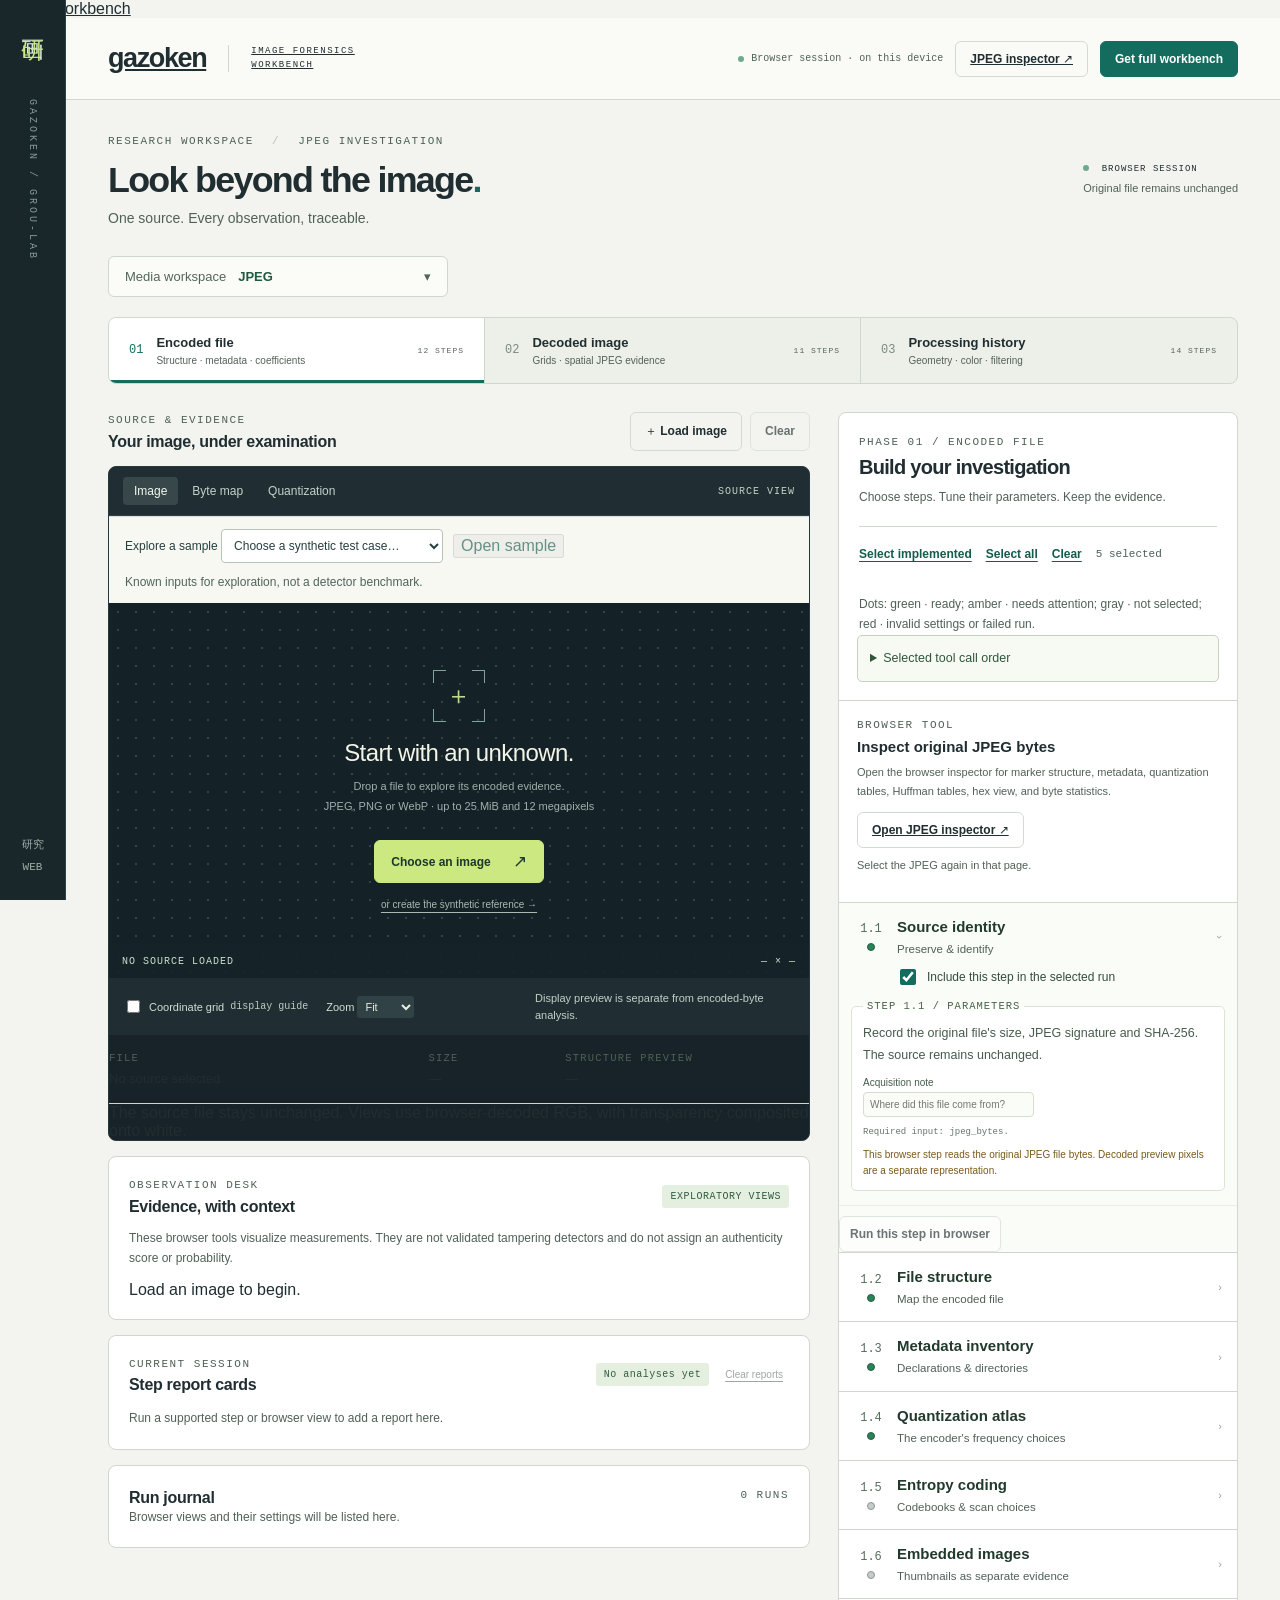
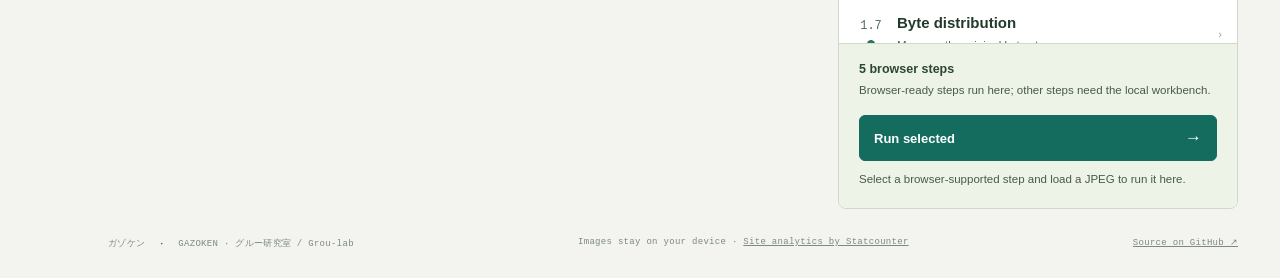
==== commit 14e264ed: "Add browser JPEG byte distribution step" ====
--- a/index.html
+++ b/index.html
@@ -73,7 +73,7 @@
           <section class="run-panel"><div class="observation-head"><h2>Run journal</h2><span id="run-count" class="eyebrow">0 RUNS</span></div><div id="journal"><p class="muted">Browser views and their settings will be listed here.</p></div></section>
         </section>
         <aside class="steps-panel" aria-label="Investigation step configuration">
-          <div class="step-panel-head"><p class="eyebrow" id="phase-kicker">PHASE 01 / ENCODED FILE</p><h2 id="phase-heading">Build your investigation</h2><p id="phase-description">Choose steps. Tune their parameters. Keep the evidence.</p><div class="selection-bar"><button type="button" id="select-ready">Select implemented</button><button type="button" id="select-all">Select all</button><button type="button" id="select-none">Clear</button><span id="selected-count">5 selected</span></div><p class="signal-legend">Dots: green · ready; amber · needs attention; gray · not selected; red · invalid settings or failed run.</p></div><details class="execution-plan"><summary>Selected tool call order</summary><p>Steps 1.1–1.4 can run in this browser; other selected steps need the local workbench.</p><ol id="execution-plan"></ol></details>
+          <div class="step-panel-head"><p class="eyebrow" id="phase-kicker">PHASE 01 / ENCODED FILE</p><h2 id="phase-heading">Build your investigation</h2><p id="phase-description">Choose steps. Tune their parameters. Keep the evidence.</p><div class="selection-bar"><button type="button" id="select-ready">Select implemented</button><button type="button" id="select-all">Select all</button><button type="button" id="select-none">Clear</button><span id="selected-count">5 selected</span></div><p class="signal-legend">Dots: green · ready; amber · needs attention; gray · not selected; red · invalid settings or failed run.</p></div><details class="execution-plan"><summary>Selected tool call order</summary><p>Steps 1.1–1.7 can run in this browser; other selected steps need the local workbench.</p><ol id="execution-plan"></ol></details>
           <section id="browser-tools-panel" class="browser-tools-panel" aria-labelledby="browser-tools-title" hidden>
             <div class="panel-subheading"><div><p class="eyebrow">AVAILABLE IN THIS BROWSER</p><h3 id="browser-tools-title">Quick image views</h3></div><span class="step-state ready">4 VIEWS</span></div>
             <form id="tools-form">
--- a/assets/public-workbench.css
+++ b/assets/public-workbench.css
@@ -31,6 +31,10 @@
 .quantization-matrix{border-collapse:collapse;margin:10px auto 16px;width:min(100%,460px);font:11px/1.4 ui-monospace,monospace;text-align:right;font-variant-numeric:tabular-nums}
 .quantization-matrix caption{caption-side:top;text-align:left;font:9px/1.5 sans-serif;color:var(--muted);padding:4px 0}
 .quantization-matrix td{border:1px solid #dce4d7;padding:6px 8px;color:#263c31}
+.byte-histogram{display:block;width:100%;height:auto;margin:14px 0;background:#f4f5f1;border:1px solid var(--line)}
+.byte-histogram rect{fill:var(--teal)}
+.byte-histogram text{fill:var(--muted);font:8px ui-monospace,monospace}
+.byte-histogram .histogram-gridline{stroke:#dce4d7;stroke-width:.6;stroke-dasharray:2 3}
 .run-panel{background:var(--paper);border:1px solid var(--line);border-radius:8px;padding:20px;margin-top:15px}
 .run-panel>p{font-size:11px;color:var(--muted);line-height:1.6;margin-top:10px}
 .public-run-entry{display:block;padding:9px 0;border-top:1px solid var(--line);font-size:12px;line-height:1.6;color:#4b5f51}
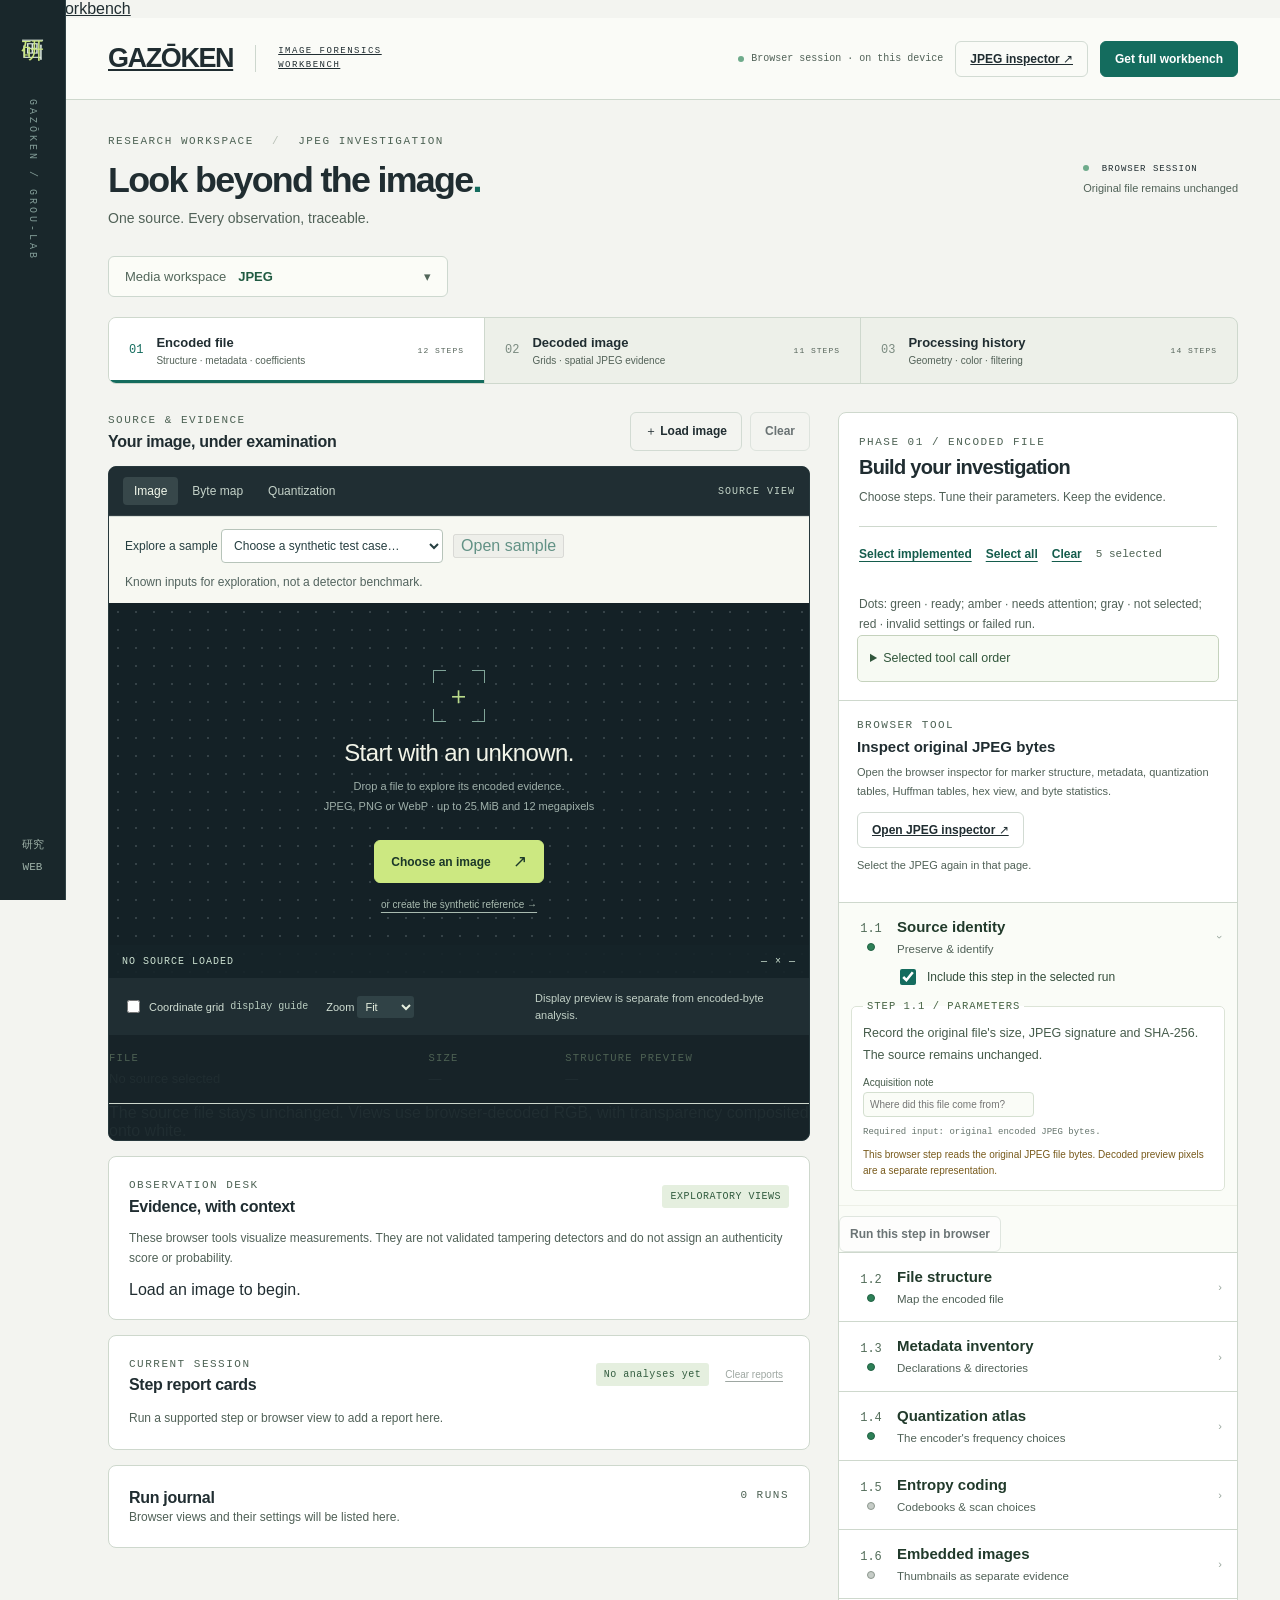
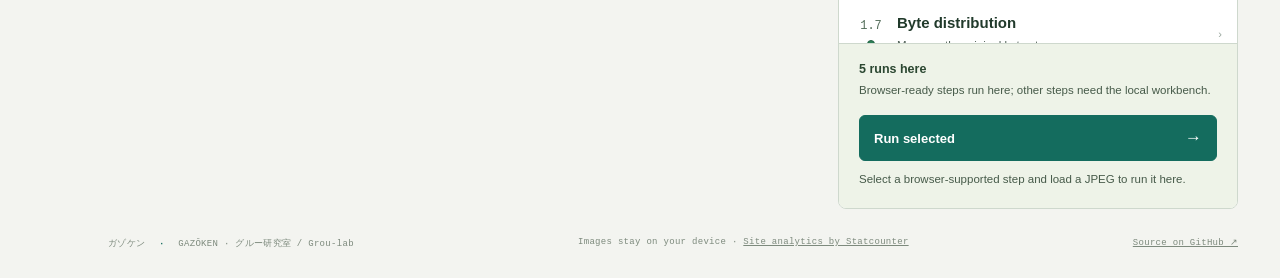
==== commit 60becbab: "Use GAZŌKEN romaji branding" ====
--- a/index.html
+++ b/index.html
@@ -3,9 +3,9 @@
 <head>
   <meta charset="utf-8">
   <meta name="viewport" content="width=device-width, initial-scale=1">
-  <meta name="description" content="Explore image evidence in Gazoken's browser workbench. Install the local Python workbench for the full investigation framework.">
+  <meta name="description" content="Explore image evidence in GAZŌKEN's browser workbench. Install the local Python workbench for the full investigation framework.">
   <meta name="theme-color" content="#19272b">
-  <title>ガゾケン · GAZOKEN — Image Forensics Workbench</title>
+  <title>ガゾケン · GAZŌKEN — Image Forensics Workbench</title>
   <link rel="stylesheet" href="./src/gazoken/web/workbench.css">
   <link rel="stylesheet" href="./assets/public-workbench.css">
   <script type="module" src="./assets/js/app.mjs"></script>
@@ -14,13 +14,13 @@
 <body data-public-phase="1">
   <a class="skip-link" href="#workbench">Skip to workbench</a>
   <aside class="rail" aria-label="Project identity">
-    <a href="./" class="logo" aria-label="Gazoken home">画<span>研</span></a>
-    <span class="rail-label">GAZOKEN / GROU-LAB</span>
+    <a href="./" class="logo" aria-label="GAZŌKEN home">画<span>研</span></a>
+    <span class="rail-label">GAZŌKEN / GROU-LAB</span>
     <span class="rail-bottom">研究<br>WEB</span>
   </aside>
   <div class="shell">
     <header class="topbar">
-      <a class="brand" href="./">gazoken<span>IMAGE FORENSICS WORKBENCH</span></a>
+      <a class="brand" href="./">GAZŌKEN<span>IMAGE FORENSICS WORKBENCH</span></a>
       <div class="top-actions">
         <span class="connection">Browser session · on this device</span>
         <a class="button subtle" href="./jpeg.html">JPEG inspector ↗</a>
@@ -91,12 +91,12 @@
           <section class="python-panel"><div id="phase-steps" class="phase-steps"><p class="muted">Loading the step catalog…</p></div><div class="run-bar"><p><b id="ready-count">5 selected steps</b><span>Browser-ready steps run here; other steps need the local workbench.</span></p><button class="button primary" id="run-python" type="button">Run selected <span>→</span></button><span id="run-python-status" role="status" aria-live="polite">Select a browser-supported step and load a JPEG to run it here.</span></div></section>
         </aside>
       </div>
-      <footer><span>ガゾケン <b>·</b> GAZOKEN · グルー研究室 / Grou-lab</span><span>Images stay on your device · <a href="https://statcounter.com/">Site analytics by Statcounter</a></span><a href="https://github.com/chronomicron/gazoken">Source on GitHub ↗</a></footer>
+      <footer><span>ガゾケン <b>·</b> GAZŌKEN · グルー研究室 / Grou-lab</span><span>Images stay on your device · <a href="https://statcounter.com/">Site analytics by Statcounter</a></span><a href="https://github.com/chronomicron/gazoken">Source on GitHub ↗</a></footer>
     </main>
   </div>
-  <dialog id="python-dialog" aria-labelledby="python-dialog-title"><form method="dialog"><button class="dialog-close" aria-label="Close">×</button></form><p class="eyebrow">LOCAL PYTHON WORKBENCH</p><h2 id="python-dialog-title">Get the full workbench</h2><p id="python-dialog-message">Install the Gazoken source checkout to use the local three-phase framework and its currently available Python measurements. Planned methods are still under development.</p><ol><li>Install Python 3.11 or newer.</li><li>Clone or download the Gazoken source repository.</li><li>From the checkout, run:</li></ol><pre>python3 -m venv .venv
+  <dialog id="python-dialog" aria-labelledby="python-dialog-title"><form method="dialog"><button class="dialog-close" aria-label="Close">×</button></form><p class="eyebrow">LOCAL PYTHON WORKBENCH</p><h2 id="python-dialog-title">Get the full workbench</h2><p id="python-dialog-message">Install the GAZŌKEN source checkout to use the local three-phase framework and its currently available Python measurements. Planned methods are still under development.</p><ol><li>Install Python 3.11 or newer.</li><li>Clone or download the GAZŌKEN source repository.</li><li>From the checkout, run:</li></ol><pre>python3 -m venv .venv
 .venv/bin/python -m pip install -e '.[test]'
-.venv/bin/gazoken</pre><p>Then open <code>http://127.0.0.1:8765/</code>.</p><div class="dialog-actions"><a class="button secondary" href="https://github.com/chronomicron/gazoken">Gazoken source ↗</a><a class="text-link" href="https://github.com/chronomicron/gazoken/blob/main/docs/local-workbench.md">Full setup &amp; coverage</a></div></dialog>
+.venv/bin/gazoken</pre><p>Then open <code>http://127.0.0.1:8765/</code>.</p><div class="dialog-actions"><a class="button secondary" href="https://github.com/chronomicron/gazoken">GAZŌKEN source ↗</a><a class="text-link" href="https://github.com/chronomicron/gazoken/blob/main/docs/local-workbench.md">Full setup &amp; coverage</a></div></dialog>
   <dialog id="media-notice" aria-labelledby="media-notice-title" aria-describedby="media-notice-text"><h2 id="media-notice-title">Under development</h2><p id="media-notice-text"></p><form method="dialog"><button class="button primary">Continue with JPEG</button></form></dialog>
   <!-- Default Statcounter code for Gazoken
   https://chronomicron.com/gazoken/ -->
--- a/assets/public-workbench.css
+++ b/assets/public-workbench.css
@@ -35,6 +35,14 @@
 .byte-histogram rect{fill:var(--teal)}
 .byte-histogram text{fill:var(--muted);font:8px ui-monospace,monospace}
 .byte-histogram .histogram-gridline{stroke:#dce4d7;stroke-width:.6;stroke-dasharray:2 3}
+.channel-histogram{display:block;width:100%;height:auto;margin:12px 0 4px;background:#f4f5f1;border:1px solid var(--line)}
+.channel-histogram .histogram-gridline{stroke:#dce4d7;stroke-width:.6;stroke-dasharray:2 3}
+.channel-histogram .histogram-series{stroke-width:1.5;vector-effect:non-scaling-stroke}
+.channel-histogram text{fill:var(--muted);font:8px ui-monospace,monospace}
+.channel-legend{display:flex;gap:12px;flex-wrap:wrap;margin:2px 0 14px;font:10px/1.5 monospace;color:var(--muted)}
+.channel-legend-item{display:inline-flex;align-items:center;gap:5px}
+.channel-swatch{display:inline-block;width:8px;height:8px;border-radius:50%}
+.spatial-window-map{display:block;width:100%;max-height:360px;margin:10px auto 14px;background:#f4f5f1;border:1px solid var(--line)}
 .run-panel{background:var(--paper);border:1px solid var(--line);border-radius:8px;padding:20px;margin-top:15px}
 .run-panel>p{font-size:11px;color:var(--muted);line-height:1.6;margin-top:10px}
 .public-run-entry{display:block;padding:9px 0;border-top:1px solid var(--line);font-size:12px;line-height:1.6;color:#4b5f51}
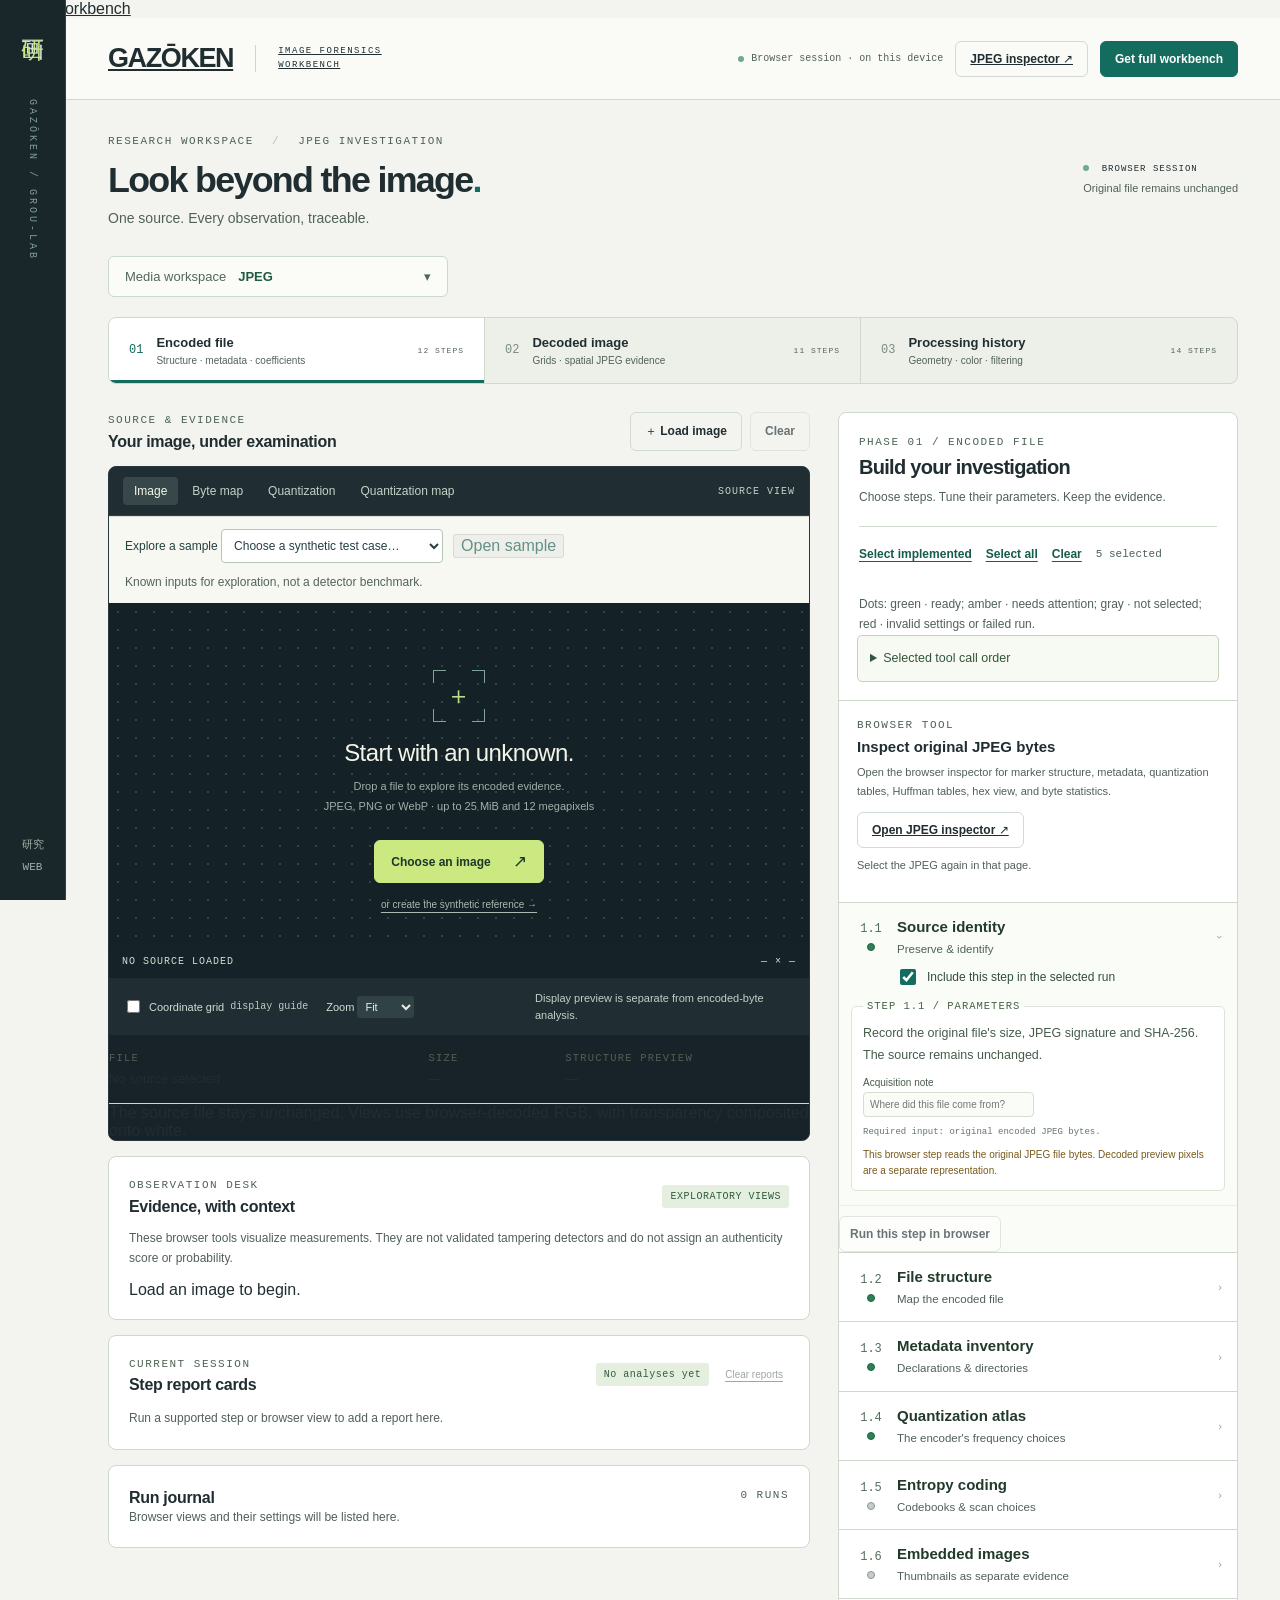
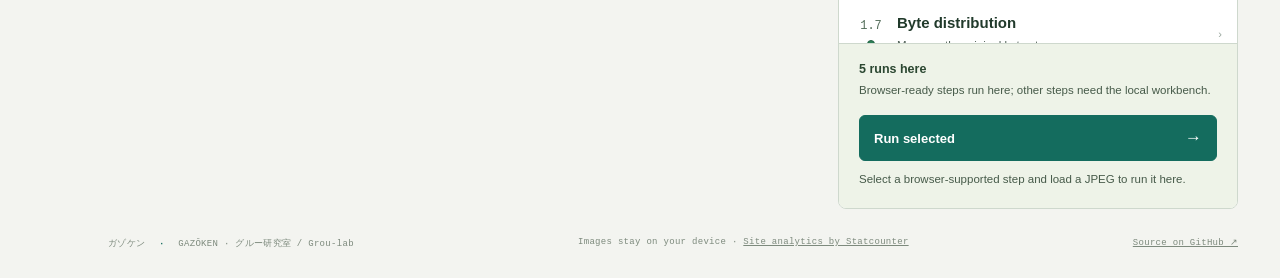
==== commit b1efe4da: "Add quantization surface and stem visualizations" ====
--- a/index.html
+++ b/index.html
@@ -46,14 +46,17 @@
         <section class="evidence" aria-label="Image and results">
           <div class="panel-title"><div><p class="eyebrow">SOURCE &amp; EVIDENCE</p><h2 id="source-title">Your image, under examination</h2></div><div><button id="choose" class="button subtle" type="button">＋ Load image</button><button id="clear" class="button subtle" type="button" disabled>Clear</button></div></div>
           <section class="dropzone" id="drop-zone" aria-label="Image source area">
-            <div class="viewer-toolbar"><div class="mode-tabs" role="group" aria-label="Viewer mode"><button type="button" data-viewer-mode="image" class="active" aria-pressed="true">Image</button><button type="button" data-viewer-mode="bytes" aria-pressed="false">Byte map</button><button type="button" data-viewer-mode="quantization" aria-pressed="false">Quantization</button></div><span class="view-tag" id="view-tag">SOURCE VIEW</span></div>
+            <div class="viewer-toolbar"><div class="mode-tabs" role="group" aria-label="Viewer mode"><button type="button" data-viewer-mode="image" class="active" aria-pressed="true">Image</button><button type="button" data-viewer-mode="bytes" aria-pressed="false">Byte map</button><button type="button" data-viewer-mode="quantization" aria-pressed="false">Quantization</button><button type="button" data-viewer-mode="quantization-map" aria-pressed="false">Quantization map</button></div><span class="view-tag" id="view-tag">SOURCE VIEW</span></div>
             <div class="sample-picker" id="sample-gallery"></div>
             <div class="stage">
               <div class="empty-state" id="empty-source">
                 <div class="scan-glyph"><i></i><i></i><i></i><i></i><span>＋</span></div>
-                <h3>Start with an unknown.</h3><p>Drop a file to explore its encoded evidence.<br>JPEG, PNG or WebP · up to 25 MiB and 12 megapixels</p><button class="button primary" type="button" id="choose-empty">Choose an image <span>↗</span></button><button class="sample-link" id="demo" type="button">or create the synthetic reference →</button>
+                <h3 id="empty-heading">Start with an unknown.</h3><p id="empty-description">Drop a file to explore its encoded evidence.<br>JPEG, PNG or WebP · up to 25 MiB and 12 megapixels</p><button class="button primary" type="button" id="choose-empty">Choose an image <span>↗</span></button><button class="sample-link" id="demo" type="button">or create the synthetic reference →</button>
               </div>
               <div class="image-wrap" id="image-wrap" hidden><canvas id="original" aria-label="Browser-decoded source image"></canvas><canvas id="overlay" aria-label="Optional pixel coordinate reference grid"></canvas></div>
+              <div class="byte-map-view" id="byte-map-view" hidden><canvas id="byte-map-canvas" aria-label="Color map of sampled original file bytes"></canvas><p id="byte-map-note"></p></div>
+              <div class="quantization-view" id="quantization-view" hidden></div>
+              <div class="quantization-map-view" id="quantization-map-view" hidden></div>
               <div class="stage-coordinates"><span id="stage-label">NO SOURCE LOADED</span><span id="dimensions">— × —</span></div>
             </div>
             <input id="file" type="file" accept="image/jpeg,image/png,image/webp" hidden>
@@ -75,7 +78,7 @@
         <aside class="steps-panel" aria-label="Investigation step configuration">
           <div class="step-panel-head"><p class="eyebrow" id="phase-kicker">PHASE 01 / ENCODED FILE</p><h2 id="phase-heading">Build your investigation</h2><p id="phase-description">Choose steps. Tune their parameters. Keep the evidence.</p><div class="selection-bar"><button type="button" id="select-ready">Select implemented</button><button type="button" id="select-all">Select all</button><button type="button" id="select-none">Clear</button><span id="selected-count">5 selected</span></div><p class="signal-legend">Dots: green · ready; amber · needs attention; gray · not selected; red · invalid settings or failed run.</p></div><details class="execution-plan"><summary>Selected tool call order</summary><p>Steps 1.1–1.7 can run in this browser; other selected steps need the local workbench.</p><ol id="execution-plan"></ol></details>
           <section id="browser-tools-panel" class="browser-tools-panel" aria-labelledby="browser-tools-title" hidden>
-            <div class="panel-subheading"><div><p class="eyebrow">AVAILABLE IN THIS BROWSER</p><h3 id="browser-tools-title">Quick image views</h3></div><span class="step-state ready">4 VIEWS</span></div>
+            <div class="panel-subheading"><div><p class="eyebrow">EXPLORATORY PIXEL VIEWS</p><h3 id="browser-tools-title">Image analysis views</h3></div><span class="step-state ready">4 VIEWS</span></div>
             <form id="tools-form">
               <fieldset id="tool-options">
                 <legend class="sr-only">Choose browser image views and parameters</legend>
--- a/assets/public-workbench.css
+++ b/assets/public-workbench.css
@@ -3,9 +3,34 @@
 .connection{white-space:nowrap}
 .connection:before{content:"";display:inline-block;width:6px;height:6px;border-radius:50%;background:#6eab8b}
 .stage{height:375px}
+.mode-tabs{flex-wrap:wrap}
+.mode-tabs button{white-space:nowrap}
 .image-wrap{max-width:100%;max-height:100%}
 .image-wrap canvas#original{position:relative;inset:auto;display:block;width:auto;height:auto;max-width:100%;max-height:100%;pointer-events:auto}
 .image-wrap canvas#overlay{position:absolute;inset:0;width:100%;height:100%;pointer-events:none}
+.byte-map-view{box-sizing:border-box;width:100%;height:100%;display:flex;flex-direction:column;align-items:center;justify-content:center;gap:10px;padding:16px 16px 38px}
+.byte-map-view[hidden],.quantization-view[hidden],.quantization-map-view[hidden]{display:none}
+#byte-map-canvas{display:block;width:min(90%,580px);height:auto;max-width:94%;max-height:calc(100% - 30px);image-rendering:pixelated;object-fit:contain}
+#byte-map-note{max-width:94%;margin:0;color:#b4c3bc;font:10px/1.6 monospace;text-align:center}
+.quantization-view{box-sizing:border-box;width:100%;height:100%;overflow:auto;display:flex;flex-direction:column;align-items:center;gap:14px;padding:16px 18px 48px}
+.quantization-view .viewer-quant-note,.quantization-view .viewer-message,.quantization-view .viewer-quant-warning{max-width:760px;margin:0;color:#c4d4cc;font-size:11px;line-height:1.65;text-align:center}
+.quantization-view .viewer-message{margin:auto}
+.quantization-view .viewer-quant-warning{color:#efcf89}
+.viewer-quant-table{width:min(100%,430px);text-align:center}
+.viewer-quant-table h3{margin:2px 0 5px;color:#e3eee3;font-size:12px;font-weight:600}
+.viewer-quant-meta{margin:0 0 8px;color:#aebfb6;font:9px/1.5 monospace}
+.viewer-quant-grid{display:grid;grid-template-columns:repeat(8,minmax(24px,1fr));gap:2px;width:min(100%,330px);margin:0 auto}
+.viewer-quant-cell{display:grid;place-items:center;aspect-ratio:1;border-radius:2px;color:#172820;font:9px monospace;font-variant-numeric:tabular-nums}
+.quantization-map-view{box-sizing:border-box;width:100%;height:100%;overflow:auto;display:flex;flex-direction:column;align-items:center;gap:12px;padding:14px 12px 48px}
+.quantization-map-view .viewer-quant-note,.quantization-map-view .viewer-message,.quantization-map-view .viewer-quant-warning{max-width:760px;margin:0;color:#c4d4cc;font-size:11px;line-height:1.65;text-align:center}
+.quantization-map-view .viewer-message{margin:auto}
+.quantization-map-view .viewer-quant-warning{color:#efcf89}
+.quantization-map-controls{display:flex;gap:6px;justify-content:center}
+.quantization-map-controls button{border:1px solid #53665e;border-radius:4px;background:#1d302b;color:#c4d4cc;padding:6px 10px;font:10px monospace;cursor:pointer}
+.quantization-map-controls button.active{border-color:#a8c875;background:#d5e99a;color:#1b3328}
+.viewer-quant-map-table{width:min(100%,680px);text-align:center}
+.viewer-quant-map-table h3{margin:2px 0 5px;color:#e3eee3;font-size:12px;font-weight:600}
+.quantization-surface-map{display:block;width:100%;height:360px;margin:0 auto}
 .panel-title>div:last-child{display:flex;gap:8px}
 .sample-picker{background:#f7f8f2;color:#263f41;border-color:#d8ded8}
 .sample-picker p{color:#52635e}
